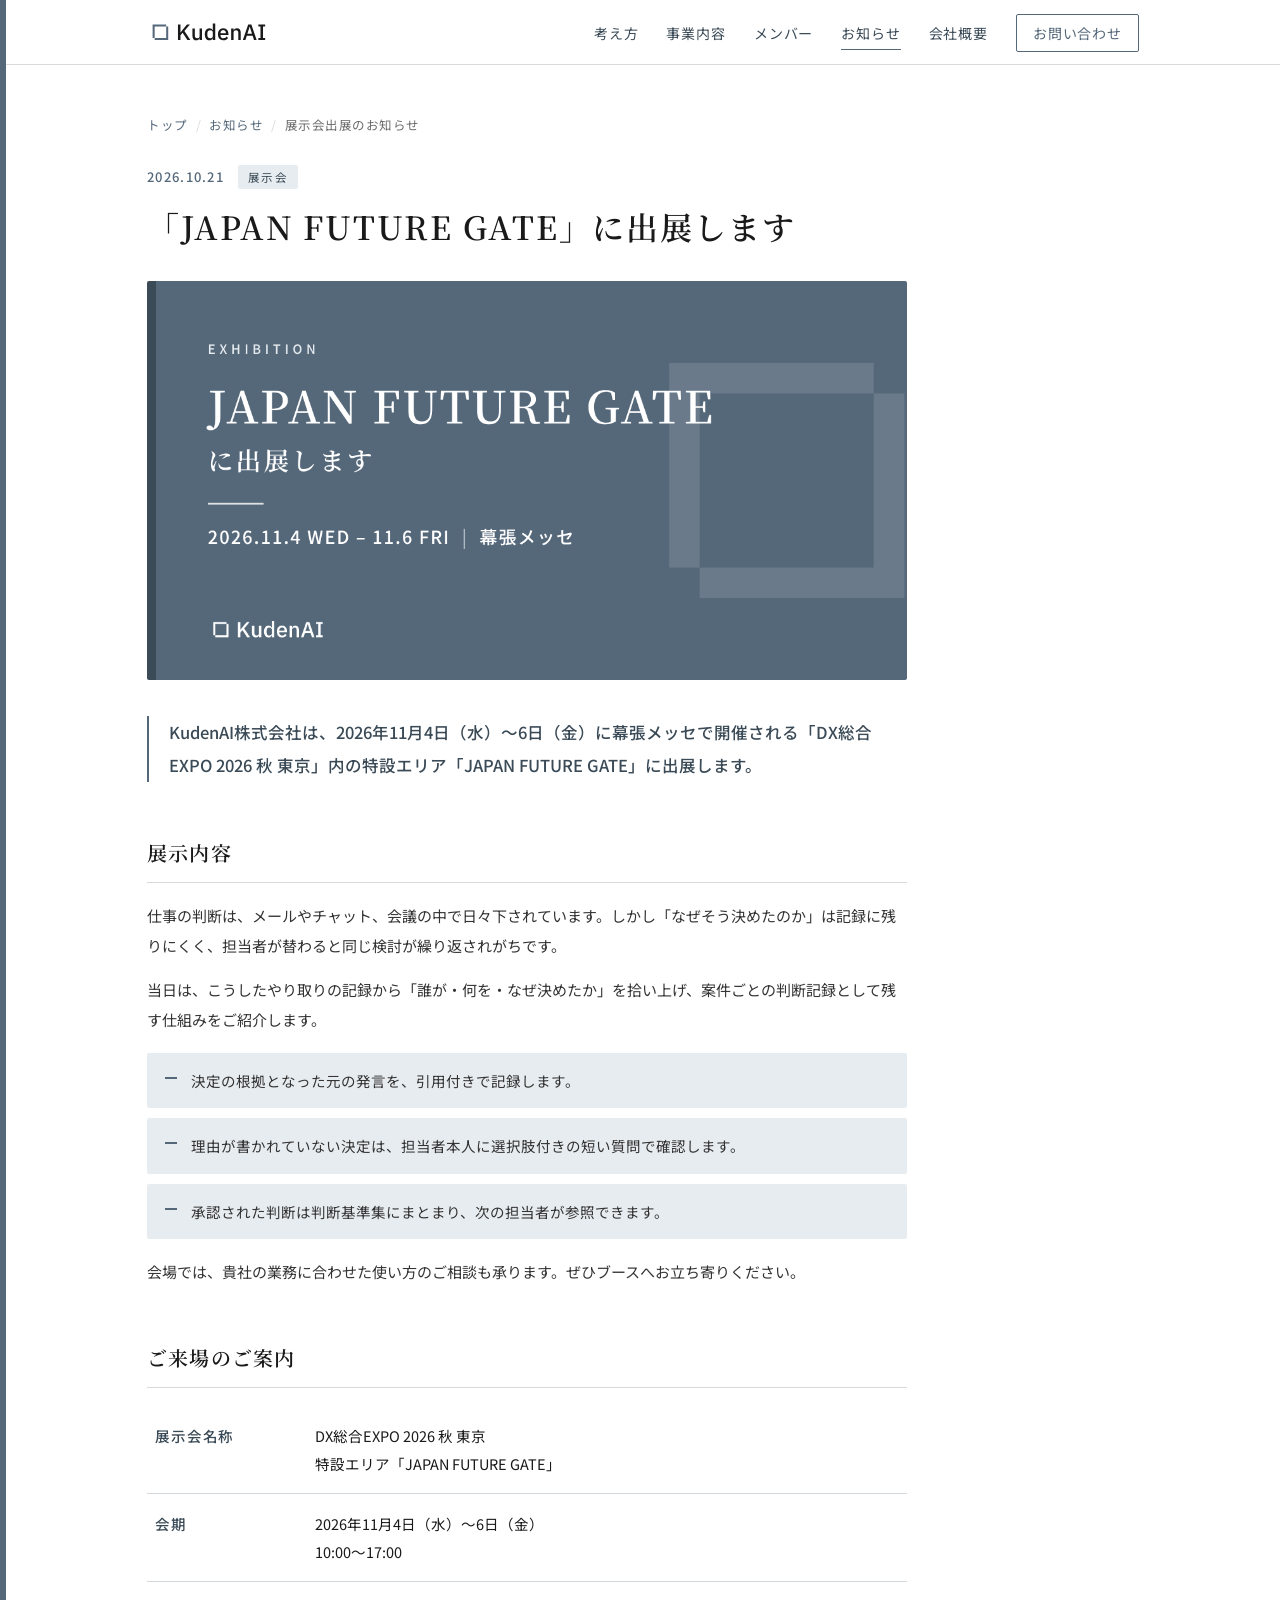
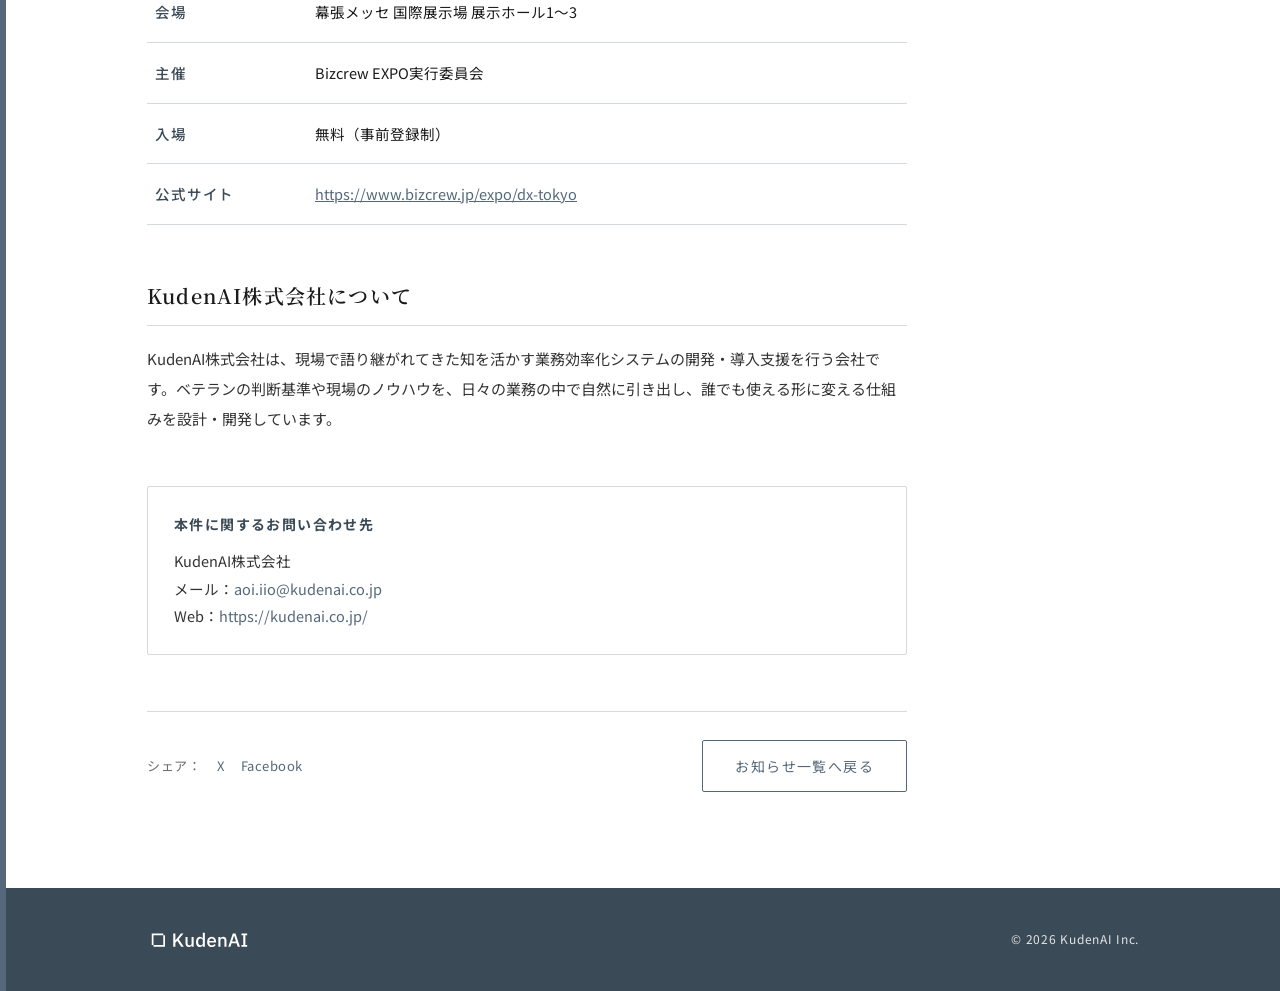
==== news/japan-future-gate-2026/index.html @ 464d8bac "お知らせを別ページ化し、JAPAN FUTURE GATE出展記事を追加 - トップのお知らせ欄を外し、メニューの「お知らせ」を /news/ へのリンクに変更（スマホでも表示） - /news/ に" ====
<!DOCTYPE html>
<html lang="ja">
<head>
<meta charset="utf-8">
<meta name="viewport" content="width=device-width, initial-scale=1">
<title>「JAPAN FUTURE GATE」に出展します｜KudenAI株式会社</title>
<meta name="description" content="KudenAI株式会社は、2026年11月4日（水）〜6日（金）に幕張メッセで開催される「DX総合EXPO 2026 秋 東京」内の特設エリア「JAPAN FUTURE GATE」に出展します。">
<meta property="og:title" content="「JAPAN FUTURE GATE」に出展します｜KudenAI株式会社">
<meta property="og:description" content="2026年11月4日（水）〜6日（金）、幕張メッセ。メール・チャット・会議の記録から「誰が・何を・なぜ決めたか」を残す仕組みをご紹介します。">
<meta property="og:type" content="article">
<meta property="og:url" content="https://kudenai.co.jp/news/japan-future-gate-2026/">
<meta property="og:image" content="https://kudenai.co.jp/news/japan-future-gate-2026/ogp.png">
<meta name="twitter:card" content="summary_large_image">
<link rel="canonical" href="https://kudenai.co.jp/news/japan-future-gate-2026/">
<link rel="icon" href="/favicon.ico" sizes="48x48">
<link rel="icon" href="/favicon-96.png" sizes="96x96" type="image/png">
<link rel="icon" href="/favicon-192.png" sizes="192x192" type="image/png">
<link rel="icon" href="/favicon.svg" type="image/svg+xml">
<link rel="apple-touch-icon" href="/apple-touch-icon.png">
<link rel="preconnect" href="https://fonts.googleapis.com">
<link rel="preconnect" href="https://fonts.gstatic.com" crossorigin>
<link href="https://fonts.googleapis.com/css2?family=Noto+Sans+JP:wght@400;500;700&family=Noto+Serif+JP:wght@500;600&display=swap" rel="stylesheet">
<link rel="stylesheet" href="/assets/site.css">
</head>
<body class="sub">

<header>
  <div class="wrap nav">
    <a class="logo" href="/" aria-label="KudenAI トップへ"><img src="/assets/logo.svg" alt="KudenAI"></a>
    <ul>
      <li><a href="/#philosophy">考え方</a></li>
      <li><a href="/#services">事業内容</a></li>
      <li><a href="/#members">メンバー</a></li>
      <li class="sp-li"><a href="/news/" aria-current="page">お知らせ</a></li>
      <li><a href="/#company">会社概要</a></li>
      <li class="cta-li"><a class="cta" href="/#contact">お問い合わせ</a></li>
    </ul>
  </div>
</header>

<main>
  <div class="page">
    <div class="wrap">
      <article class="article">
        <nav class="crumb" aria-label="パンくずリスト"><a href="/">トップ</a><span>/</span><a href="/news/">お知らせ</a><span>/</span>展示会出展のお知らせ</nav>

        <div class="meta">
          <time datetime="2026-10-21">2026.10.21</time>
          <span class="tag">展示会</span>
        </div>
        <h1>「JAPAN FUTURE GATE」に出展します</h1>

        <img class="eyecatch" src="ogp.png" width="1200" height="630" alt="JAPAN FUTURE GATE 出展のお知らせ　2026年11月4日〜6日　幕張メッセ">

        <p class="lead">KudenAI株式会社は、2026年11月4日（水）〜6日（金）に幕張メッセで開催される「DX総合EXPO 2026 秋 東京」内の特設エリア「JAPAN FUTURE GATE」に出展します。</p>

        <h2>展示内容</h2>
        <p>仕事の判断は、メールやチャット、会議の中で日々下されています。しかし「なぜそう決めたのか」は記録に残りにくく、担当者が替わると同じ検討が繰り返されがちです。</p>
        <p>当日は、こうしたやり取りの記録から「誰が・何を・なぜ決めたか」を拾い上げ、案件ごとの判断記録として残す仕組みをご紹介します。</p>
        <ul class="points">
          <li>決定の根拠となった元の発言を、引用付きで記録します。</li>
          <li>理由が書かれていない決定は、担当者本人に選択肢付きの短い質問で確認します。</li>
          <li>承認された判断は判断基準集にまとまり、次の担当者が参照できます。</li>
        </ul>
        <p>会場では、貴社の業務に合わせた使い方のご相談も承ります。ぜひブースへお立ち寄りください。</p>

        <h2>ご来場のご案内</h2>
        <table>
          <tr><th>展示会名称</th><td>DX総合EXPO 2026 秋 東京<br>特設エリア「JAPAN FUTURE GATE」</td></tr>
          <tr><th>会期</th><td>2026年11月4日（水）〜6日（金）<br>10:00〜17:00</td></tr>
          <tr><th>会場</th><td>幕張メッセ 国際展示場 展示ホール1〜3</td></tr>
          <!-- 小間番号が決まったら有効化：<tr><th>小間番号</th><td>○○</td></tr> -->
          <tr><th>主催</th><td>Bizcrew EXPO実行委員会</td></tr>
          <tr><th>入場</th><td>無料（事前登録制）</td></tr>
          <tr><th>公式サイト</th><td><a href="https://www.bizcrew.jp/expo/dx-tokyo" target="_blank" rel="noopener">https://www.bizcrew.jp/expo/dx-tokyo</a></td></tr>
        </table>

        <h2>KudenAI株式会社について</h2>
        <p>KudenAI株式会社は、現場で語り継がれてきた知を活かす業務効率化システムの開発・導入支援を行う会社です。ベテランの判断基準や現場のノウハウを、日々の業務の中で自然に引き出し、誰でも使える形に変える仕組みを設計・開発しています。</p>

        <div class="inquiry">
          <h3>本件に関するお問い合わせ先</h3>
          <p>KudenAI株式会社<br>
          メール：<a href="mailto:aoi.iio@kudenai.co.jp">aoi.iio@kudenai.co.jp</a><br>
          Web：<a href="/">https://kudenai.co.jp/</a></p>
        </div>

        <div class="foot">
          <div class="share">シェア：
            <a href="https://twitter.com/intent/tweet?url=https%3A%2F%2Fkudenai.co.jp%2Fnews%2Fjapan-future-gate-2026%2F&amp;text=KudenAI%E6%A0%AA%E5%BC%8F%E4%BC%9A%E7%A4%BE%E3%81%AF%E3%80%8CJAPAN%20FUTURE%20GATE%E3%80%8D%EF%BC%882026%E5%B9%B411%E6%9C%884%E6%97%A5%E3%80%9C6%E6%97%A5%E3%83%BB%E5%B9%95%E5%BC%B5%E3%83%A1%E3%83%83%E3%82%BB%EF%BC%89%E3%81%AB%E5%87%BA%E5%B1%95%E3%81%97%E3%81%BE%E3%81%99%E3%80%82" target="_blank" rel="noopener">X</a>
            <a href="https://www.facebook.com/sharer/sharer.php?u=https%3A%2F%2Fkudenai.co.jp%2Fnews%2Fjapan-future-gate-2026%2F" target="_blank" rel="noopener">Facebook</a>
          </div>
          <a class="btn-outline" href="/news/">お知らせ一覧へ戻る</a>
        </div>
      </article>
    </div>
  </div>
</main>

<footer>
  <div class="wrap in">
    <img src="/assets/logo-white.svg" alt="KudenAI">
    <small>© 2026 KudenAI Inc.</small>
  </div>
</footer>

</body>
</html>
---- assets/site.css ----
:root{
  --konnezu-dark:#3A4A56; --konnezu:#55687A; --konnezu-light:#8C9DAB; --konnezu-tint:#E7ECF0;
  --ink:#1A1A1A; --grey:#6B6B6B; --grey-light:#D9D9D9; --paper:#FFFFFF;
  --serif:"Noto Serif JP","Source Han Serif JP","Hiragino Mincho ProN","Yu Mincho",serif;
  --sans:"Noto Sans JP","Source Han Sans JP","Hiragino Sans","Yu Gothic",sans-serif;
  --max:1040px;
}
*{box-sizing:border-box;margin:0;padding:0}
html{scroll-behavior:smooth}
body{font-family:var(--sans);color:var(--ink);background:var(--paper);line-height:1.9;font-size:16px;-webkit-font-smoothing:antialiased;border-left:6px solid var(--konnezu)}
a{color:inherit;text-decoration:none}
img{display:block;max-width:100%}
.wrap{max-width:var(--max);margin:0 auto;padding:0 24px}

/* header */
header{position:sticky;top:0;background:rgba(255,255,255,.92);backdrop-filter:blur(6px);border-bottom:1px solid var(--grey-light);z-index:10}
.nav{display:flex;align-items:center;justify-content:space-between;height:64px}
.nav .logo img{height:26px}
.nav ul{display:flex;gap:28px;list-style:none}
.nav li a{font-size:14px;letter-spacing:.06em;color:var(--konnezu-dark);padding:6px 0;border-bottom:1px solid transparent}
.nav li a:hover{border-bottom-color:var(--konnezu)}
.nav .cta{border:1px solid var(--konnezu);color:var(--konnezu);padding:8px 16px;border-radius:2px}
.nav .cta:hover{background:var(--konnezu);color:#fff;border-bottom-color:var(--konnezu)}
@media (max-width:720px){.nav ul{gap:18px}.nav ul li:not(.cta-li):not(.sp-li){display:none} br.pc{display:none}}

/* hero */
.hero{padding:96px 0 88px;position:relative;overflow:hidden}
.hero .mark{position:absolute;right:-40px;top:40px;width:360px;opacity:.5;pointer-events:none}
.hero h1{font-family:var(--serif);font-weight:600;font-size:clamp(30px,5vw,48px);letter-spacing:.08em;line-height:1.5;color:var(--ink)}
.hero p.lead{margin-top:22px;font-size:17px;color:var(--konnezu-dark);letter-spacing:.04em;max-width:560px}
.hero .line{width:72px;height:2px;background:var(--konnezu);margin:36px 0 0}
@media (max-width:720px){.hero{padding:64px 0 56px}.hero .mark{width:220px;right:-30px;top:20px}}

/* sections */
section{padding:88px 0}
.sec-head{display:flex;align-items:baseline;gap:18px;margin-bottom:40px}
.sec-head .en{font-family:var(--sans);font-size:12px;letter-spacing:.2em;color:var(--konnezu);font-weight:500}
.sec-head h2{font-family:var(--serif);font-weight:600;font-size:26px;letter-spacing:.08em;color:var(--ink)}
.sec-head::after{content:"";flex:1;height:1px;background:var(--grey-light)}
@media (max-width:720px){section{padding:64px 0}}

/* philosophy (dark) */
.dark{background:var(--konnezu);color:#fff;position:relative;overflow:hidden}
.dark .sec-head .en{color:var(--konnezu-tint)}
.dark .sec-head h2{color:#fff}
.dark .sec-head::after{background:rgba(255,255,255,.25)}
.dark .cols{display:grid;grid-template-columns:1fr 1fr;gap:56px;align-items:start}
.dark .big{font-family:var(--serif);font-size:clamp(22px,3vw,30px);font-weight:600;letter-spacing:.06em;line-height:1.8;padding-left:22px;border-left:2px solid rgba(255,255,255,.6)}
.dark .body{font-size:15.5px;line-height:2.1;color:rgba(255,255,255,.92)}
@media (max-width:860px){.dark .cols{grid-template-columns:1fr;gap:28px}}
.dark .body p+p{margin-top:16px}

/* services */
.grid3{display:grid;grid-template-columns:repeat(3,1fr);gap:28px}
@media (max-width:860px){.grid3{grid-template-columns:1fr}}
.card{border-top:2px solid var(--konnezu);padding:26px 0 0}
.card .num{font-size:12px;letter-spacing:.2em;color:var(--konnezu);font-weight:500}
.card h3{font-family:var(--serif);font-size:19px;font-weight:600;letter-spacing:.06em;margin:10px 0 12px;color:var(--ink)}
.card p{font-size:14.5px;color:#333;line-height:1.95}
.flow{margin-top:56px}
.flow h4{font-size:13px;letter-spacing:.16em;color:var(--konnezu-dark);font-weight:700;margin-bottom:18px}
.flow ol{display:grid;grid-template-columns:repeat(4,1fr);gap:0;list-style:none;counter-reset:s}
.flow li{position:relative;background:var(--konnezu-tint);padding:22px 20px 22px 22px;font-size:14px;color:#333;margin-right:22px;border-radius:2px}
.flow li:last-child{margin-right:0}
.flow li::after{content:"";position:absolute;right:-22px;top:50%;width:22px;height:1px;background:var(--konnezu-light)}
.flow li:last-child::after{display:none}
.flow li b{display:block;font-family:var(--serif);font-size:16px;color:var(--konnezu-dark);letter-spacing:.06em;margin-bottom:6px}
.flow li b::before{counter-increment:s;content:counter(s,decimal-leading-zero);font-family:var(--sans);font-size:11px;letter-spacing:.2em;color:#fff;background:var(--konnezu);display:block;width:max-content;padding:2px 8px;border-radius:2px;margin-bottom:10px;line-height:1.6}
@media (max-width:860px){.flow ol{grid-template-columns:1fr 1fr;row-gap:22px}.flow li:nth-child(2)::after{display:none}}
@media (max-width:520px){.flow ol{grid-template-columns:1fr;row-gap:14px}.flow li{margin-right:0}.flow li::after{display:none}}

/* members */
.members{display:grid;grid-template-columns:1fr;gap:40px;max-width:680px}
@media (max-width:760px){.members{grid-template-columns:1fr}}
.member{border-left:2px solid var(--konnezu);padding-left:22px}
.member .role{font-size:12.5px;letter-spacing:.12em;color:var(--konnezu);font-weight:500}
.member h3{font-family:var(--serif);font-size:22px;font-weight:600;letter-spacing:.1em;margin:4px 0 2px}
.member .en{font-size:12px;color:var(--grey);letter-spacing:.08em;margin-bottom:12px}
.member p{font-size:14.5px;color:#333;line-height:1.95}

/* company */
.company{background:var(--konnezu-tint)}
table{width:100%;border-collapse:collapse;font-size:15px;max-width:760px}
th,td{text-align:left;padding:16px 8px;border-bottom:1px solid rgba(85,104,122,.25);vertical-align:top}
th{width:160px;color:var(--konnezu-dark);font-weight:500;letter-spacing:.06em}
@media (max-width:520px){th{width:110px}}

/* contact */
.contact{text-align:center}
.contact p{color:#333;max-width:560px;margin:0 auto 28px}
.btn{display:inline-block;background:var(--konnezu);color:#fff;padding:16px 40px;border-radius:2px;letter-spacing:.1em;font-size:15px}
.btn:hover{background:var(--konnezu-dark)}
.contact .mail{display:block;margin-top:16px;font-size:14px;color:var(--grey);letter-spacing:.04em}

footer{background:var(--konnezu-dark);color:rgba(255,255,255,.85);padding:40px 0}
footer .in{display:flex;justify-content:space-between;align-items:center;gap:20px;flex-wrap:wrap}
footer img{height:22px}
footer small{font-size:12px;letter-spacing:.06em}

/* ---------- subpages (news) ---------- */
.nav li a[aria-current="page"]{border-bottom-color:var(--konnezu)}
.page-head{padding:72px 0 8px}
.page-head .sec-head{margin-bottom:0}
.page-head h1{font-family:var(--serif);font-weight:600;font-size:26px;letter-spacing:.08em;color:var(--ink)}
.page{padding:48px 0 96px}
@media (max-width:720px){.page-head{padding:48px 0 0}.page{padding:32px 0 72px}}

/* news list */
.news-list{list-style:none;max-width:860px;border-top:1px solid var(--grey-light)}
.news-list a{display:grid;grid-template-columns:110px 84px 1fr 20px;align-items:baseline;gap:8px 20px;padding:24px 8px;border-bottom:1px solid var(--grey-light)}
.news-list time{font-size:13px;letter-spacing:.1em;color:var(--konnezu);font-weight:500}
.news-list .ttl{text-wrap:pretty;font-family:var(--serif);font-size:17px;font-weight:600;letter-spacing:.06em;line-height:1.7;transition:color .15s}
.news-list .arrow{color:var(--konnezu-light);transition:transform .15s}
.news-list a:hover .ttl{color:var(--konnezu)}
.news-list a:hover .arrow{transform:translateX(4px);color:var(--konnezu)}
.tag{display:inline-block;justify-self:start;font-size:11.5px;letter-spacing:.12em;color:var(--konnezu-dark);background:var(--konnezu-tint);padding:2px 10px;border-radius:2px;line-height:1.8;white-space:nowrap}
@media (max-width:620px){.news-list a{grid-template-columns:auto 1fr;gap:6px 12px}.news-list .ttl{grid-column:1/-1}.news-list .arrow{display:none}}

/* news article */
.article{max-width:760px}
.crumb{font-size:12.5px;color:var(--grey);letter-spacing:.04em;margin-bottom:28px}
.crumb a{color:var(--konnezu)}
.crumb a:hover{text-decoration:underline}
.crumb span{margin:0 8px;color:var(--grey-light)}
.article .meta{display:flex;align-items:center;gap:14px}
.article .meta time{font-size:13px;letter-spacing:.1em;color:var(--konnezu);font-weight:500}
.article h1{font-family:var(--serif);font-weight:600;font-size:clamp(24px,3.6vw,32px);letter-spacing:.06em;line-height:1.6;margin:12px 0 28px;text-wrap:balance}
.article .eyecatch{width:100%;height:auto;border-radius:2px;margin-bottom:36px}
.article .lead{font-size:16.5px;color:var(--konnezu-dark);font-weight:500;line-height:2;padding-left:20px;border-left:2px solid var(--konnezu);margin-bottom:44px}
.article h2{font-family:var(--serif);font-size:20px;font-weight:600;letter-spacing:.06em;margin:52px 0 18px;padding-bottom:10px;border-bottom:1px solid var(--grey-light)}
.article h3{font-size:14px;font-weight:700;letter-spacing:.1em;color:var(--konnezu-dark);margin-bottom:10px}
.article p{font-size:15px;color:#333;line-height:2}
.article p+p{margin-top:14px}
.article ul.points{list-style:none;margin:18px 0}
.article ul.points li{position:relative;padding:14px 16px 14px 44px;background:var(--konnezu-tint);border-radius:2px;font-size:14.5px;color:#333;line-height:1.9}
.article ul.points li+li{margin-top:10px}
.article ul.points li::before{content:"";position:absolute;left:18px;top:24px;width:12px;height:2px;background:var(--konnezu)}
.article table{font-size:14.5px;max-width:none}
.article table a{color:var(--konnezu);text-decoration:underline;word-break:break-all}
.article .inquiry{margin-top:52px;padding:24px 26px;border:1px solid var(--grey-light);border-radius:2px}
.article .inquiry p{font-size:14.5px;line-height:1.9}
.article .inquiry a{color:var(--konnezu)}
.article .foot{display:flex;justify-content:space-between;align-items:center;gap:20px;flex-wrap:wrap;margin-top:56px;padding-top:28px;border-top:1px solid var(--grey-light)}
.share{display:flex;gap:16px;font-size:13px;color:var(--grey);letter-spacing:.04em}
.share a{color:var(--konnezu)}
.share a:hover{text-decoration:underline}
.btn-outline{display:inline-block;border:1px solid var(--konnezu);color:var(--konnezu);padding:12px 32px;border-radius:2px;letter-spacing:.1em;font-size:14px}
.btn-outline:hover{background:var(--konnezu);color:#fff}
body.sub{display:flex;flex-direction:column;min-height:100vh}
body.sub main{flex:1}
.nav li a{white-space:nowrap}
@media (max-width:400px){.nav .logo img{height:22px}.nav ul{gap:14px}.nav li a{font-size:13px}.nav .cta{padding:6px 12px}}
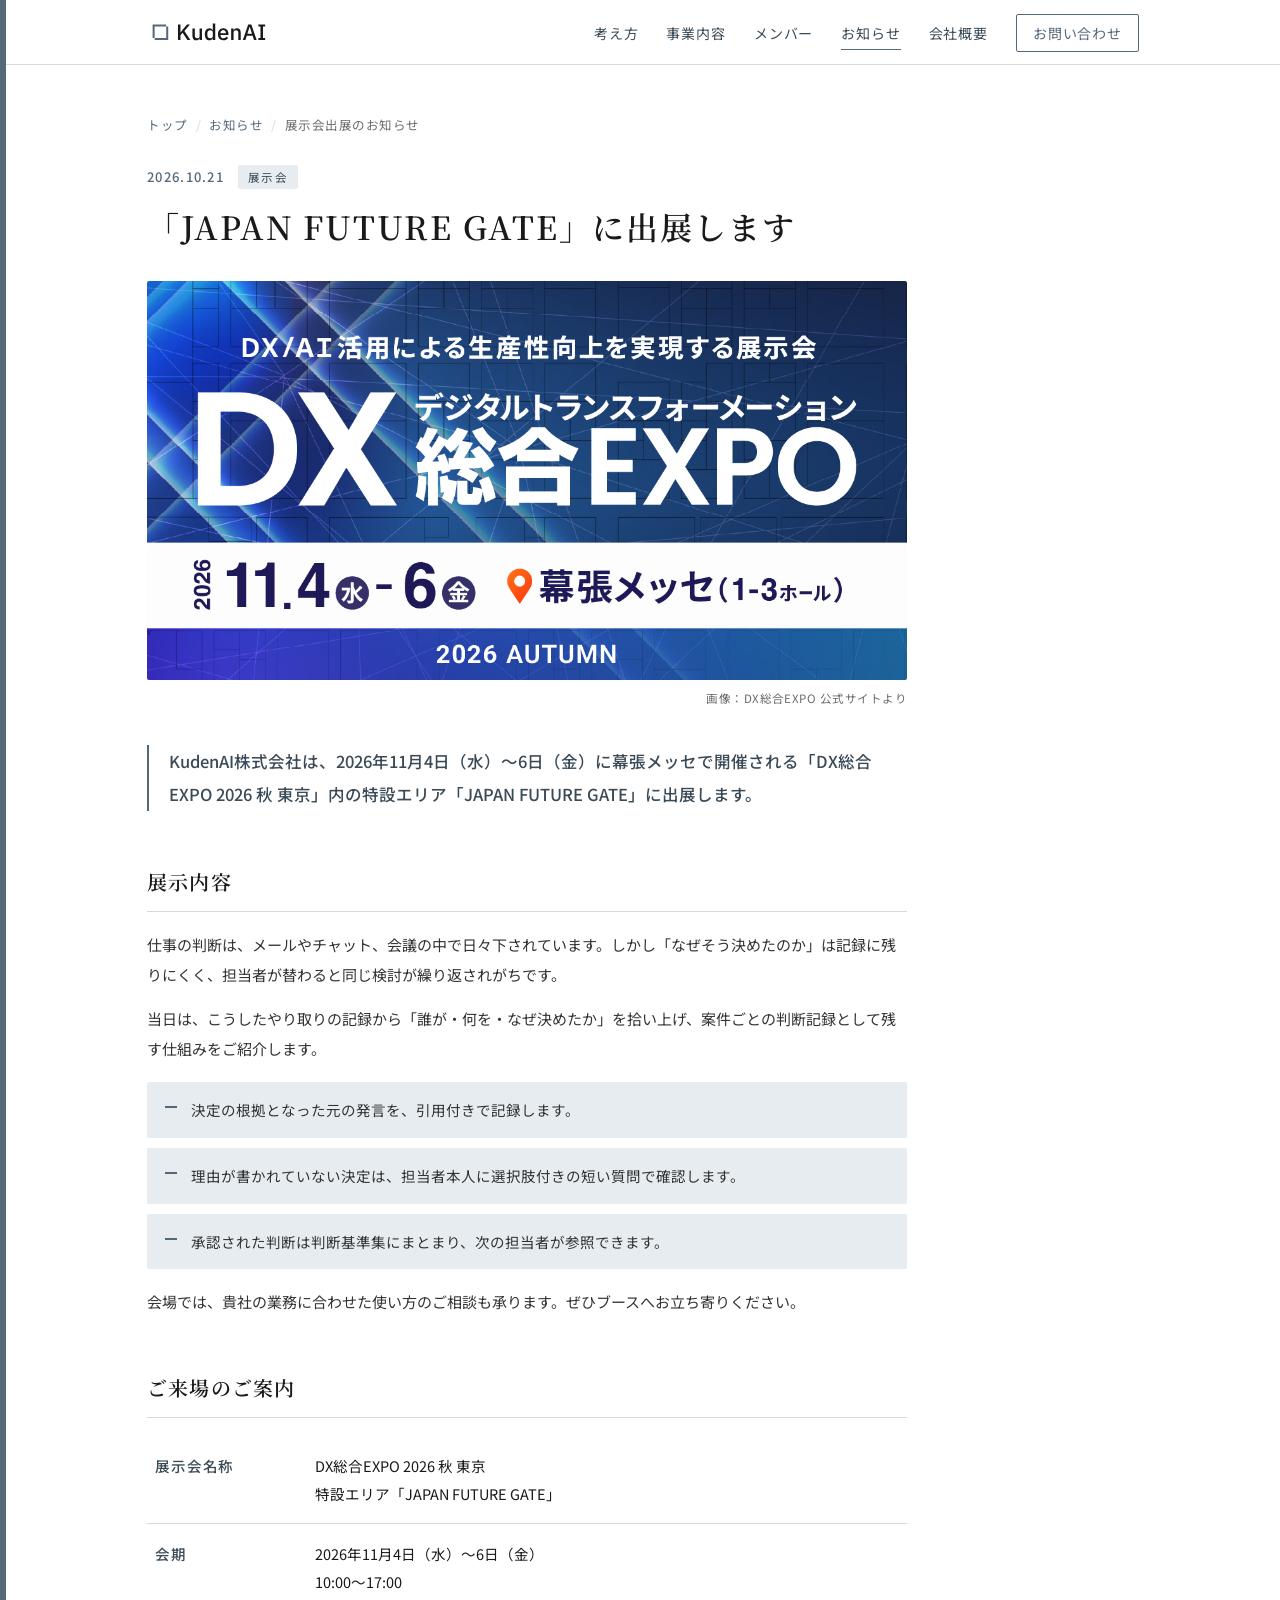
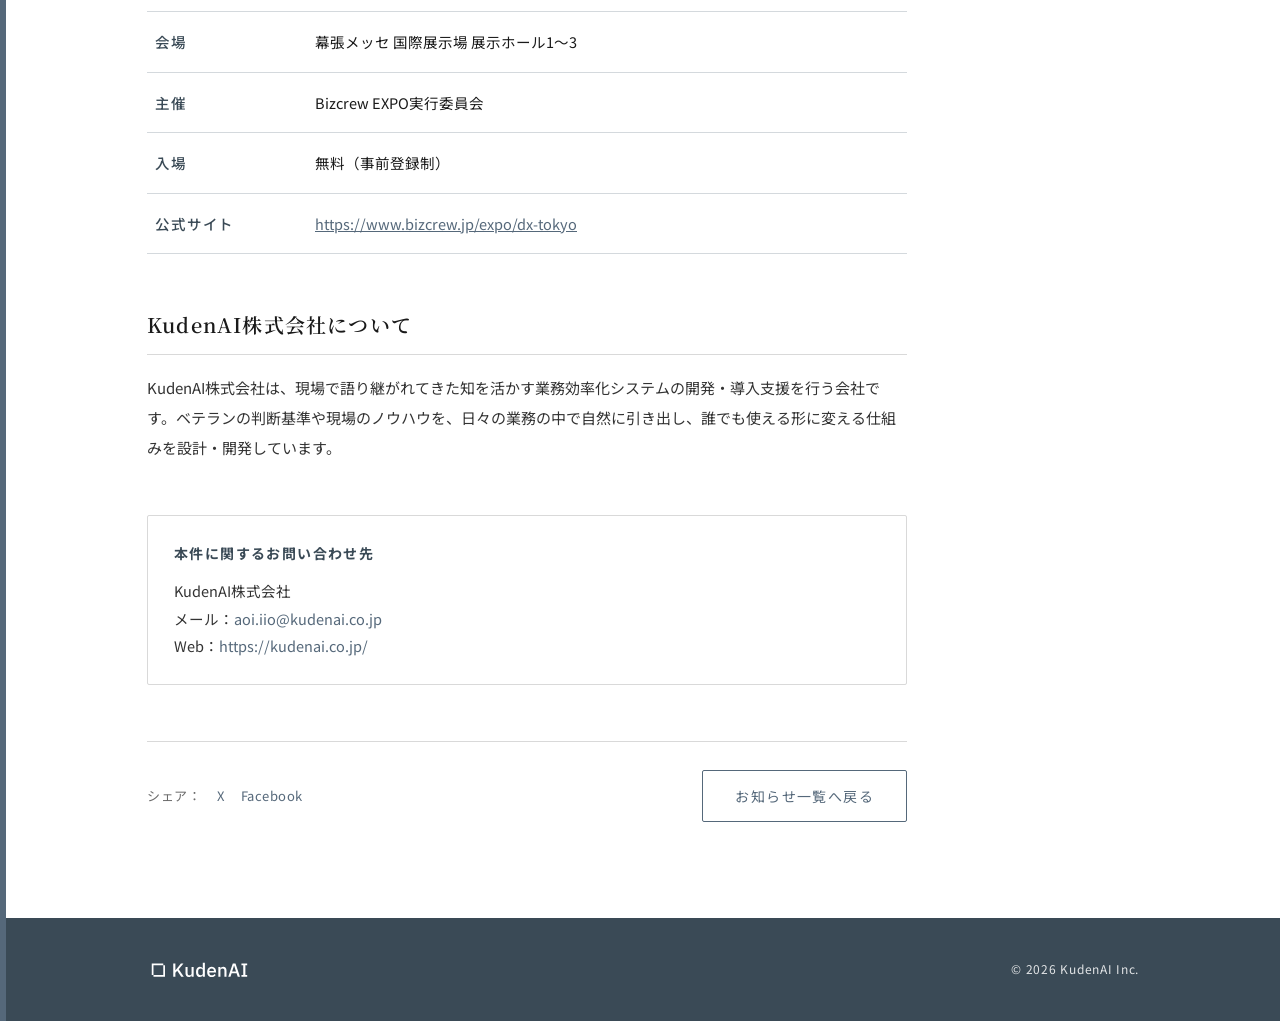
==== commit f465bcb8: "出展記事のアイキャッチをDX総合EXPO公式画像に差し替え - 記事内の画像を DX総合EXPO 2026 秋 の公式画像に変更し、出典を表記 - SNSシェア用画像（ogp.png）は従来のまま  " ====
--- a/news/japan-future-gate-2026/index.html
+++ b/news/japan-future-gate-2026/index.html
@@ -50,7 +50,10 @@
         </div>
         <h1>「JAPAN FUTURE GATE」に出展します</h1>
 
-        <img class="eyecatch" src="ogp.png" width="1200" height="630" alt="JAPAN FUTURE GATE 出展のお知らせ　2026年11月4日〜6日　幕張メッセ">
+        <figure class="eyecatch-fig">
+          <img class="eyecatch" src="dx-expo-2026-autumn.jpg" width="1200" height="630" alt="DX総合EXPO 2026 秋　2026年11月4日（水）〜6日（金）　幕張メッセ（1〜3ホール）">
+          <figcaption>画像：DX総合EXPO 公式サイトより</figcaption>
+        </figure>
 
         <p class="lead">KudenAI株式会社は、2026年11月4日（水）〜6日（金）に幕張メッセで開催される「DX総合EXPO 2026 秋 東京」内の特設エリア「JAPAN FUTURE GATE」に出展します。</p>
 
--- a/assets/site.css
+++ b/assets/site.css
@@ -125,7 +125,9 @@
 .article .meta{display:flex;align-items:center;gap:14px}
 .article .meta time{font-size:13px;letter-spacing:.1em;color:var(--konnezu);font-weight:500}
 .article h1{font-family:var(--serif);font-weight:600;font-size:clamp(24px,3.6vw,32px);letter-spacing:.06em;line-height:1.6;margin:12px 0 28px;text-wrap:balance}
-.article .eyecatch{width:100%;height:auto;border-radius:2px;margin-bottom:36px}
+.article .eyecatch-fig{margin:0 0 36px}
+.article .eyecatch{width:100%;height:auto;border-radius:2px}
+.article .eyecatch-fig figcaption{margin-top:8px;font-size:11.5px;color:var(--grey);letter-spacing:.04em;text-align:right}
 .article .lead{font-size:16.5px;color:var(--konnezu-dark);font-weight:500;line-height:2;padding-left:20px;border-left:2px solid var(--konnezu);margin-bottom:44px}
 .article h2{font-family:var(--serif);font-size:20px;font-weight:600;letter-spacing:.06em;margin:52px 0 18px;padding-bottom:10px;border-bottom:1px solid var(--grey-light)}
 .article h3{font-size:14px;font-weight:700;letter-spacing:.1em;color:var(--konnezu-dark);margin-bottom:10px}
